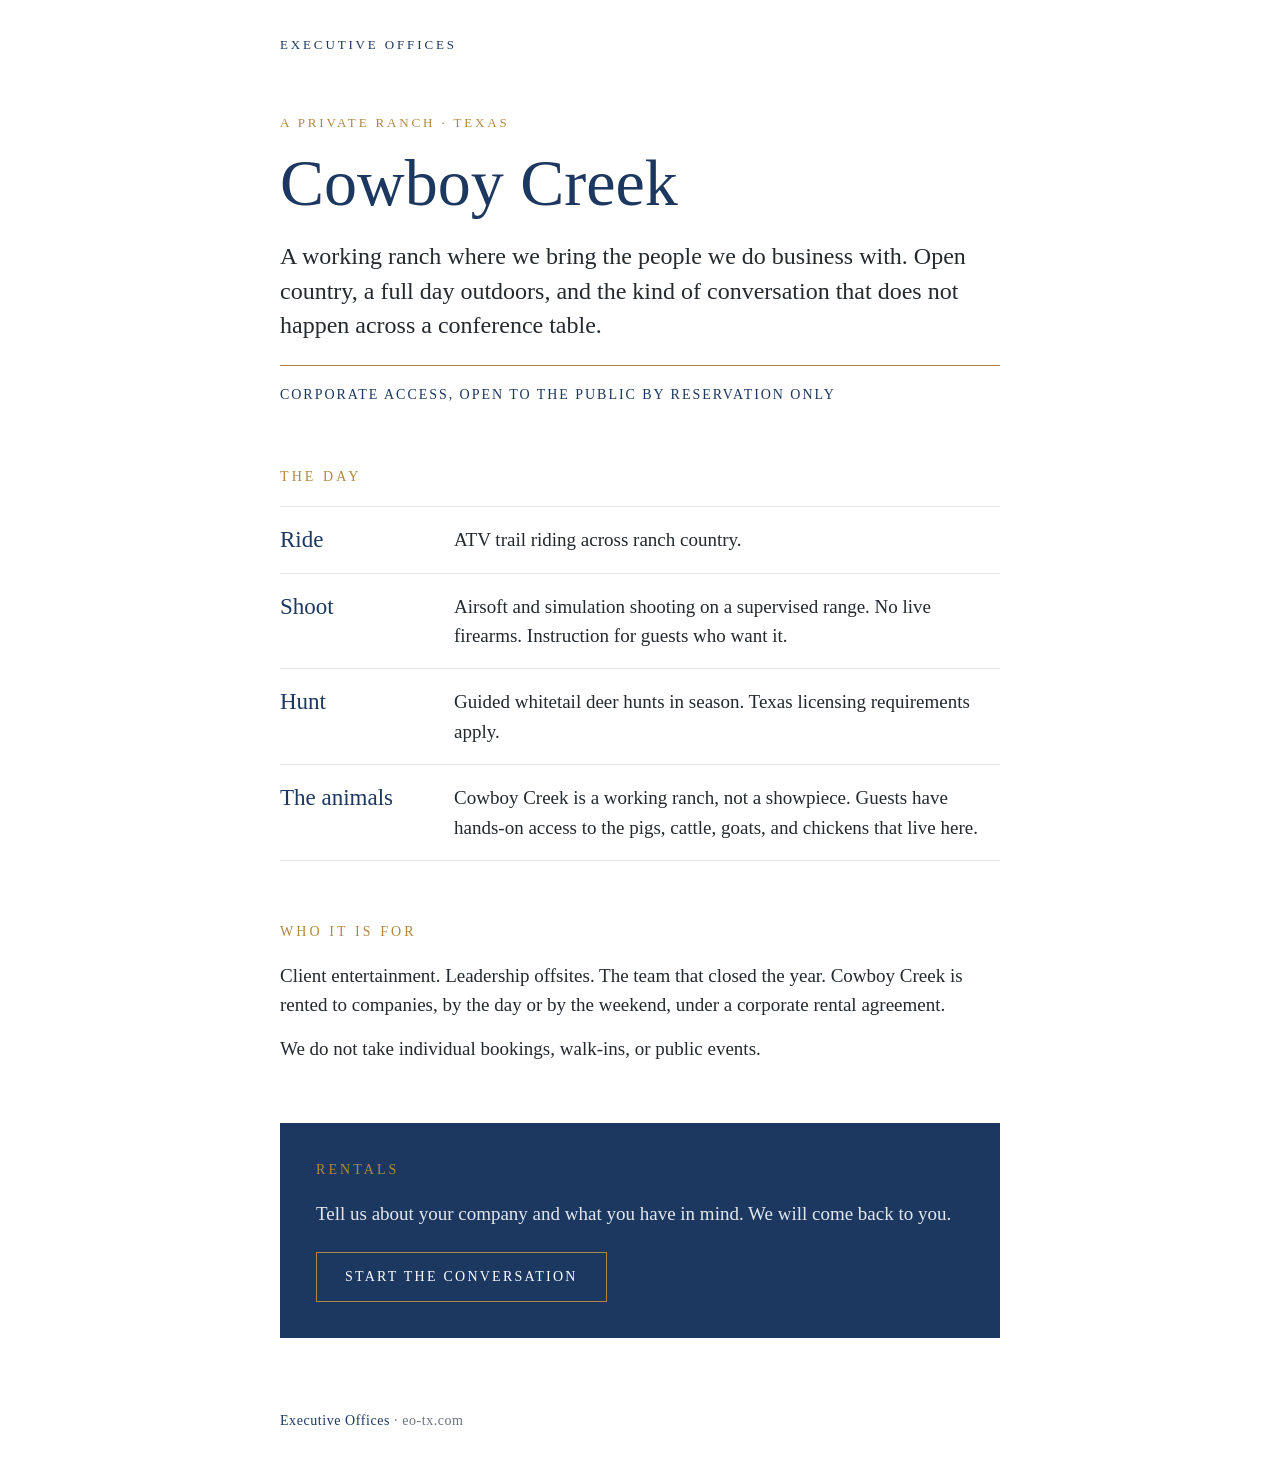
==== docs/cowboy-creek.html @ 2962554b "Add Cowboy Creek page and home-page line; pin cowboy icon; fix logo link - Logo now links to the hom" ====
<!DOCTYPE html>
<html lang="en">
<head>
<meta charset="UTF-8">
<title>Cowboy Creek · Executive Offices</title>
<meta name="description" content="Cowboy Creek is a private working ranch in Texas, rented to Executive Offices’ corporate relationships for client entertainment and leadership retreats.">
<meta name="referrer" content="same-origin">
<meta name="viewport" content="width=device-width, initial-scale=1">
<link rel="stylesheet" href="css/cowboy-creek.css" type="text/css">
</head>
<body class="cc-page">

<header class="cc-header">
<a class="cc-header__home" href="/">Executive Offices</a>
</header>

<main class="cc-main">

<section class="cc-hero">
<p class="cc-eyebrow">A private ranch · Texas</p>
<h1 class="cc-title">Cowboy Creek</h1>
<p class="cc-lede">A working ranch where we bring the people we do business with. Open country, a full day outdoors, and the kind of conversation that does not happen across a conference table.</p>
<p class="cc-notice">Corporate access, open to the public by reservation only</p>
</section>

<section class="cc-section">
<h2 class="cc-h2">The day</h2>
<dl class="cc-list">
<div class="cc-item"><dt>Ride</dt><dd>ATV trail riding across ranch country.</dd></div>
<div class="cc-item"><dt>Shoot</dt><dd>Airsoft and simulation shooting on a supervised range. No live firearms. Instruction for guests who want it.</dd></div>
<div class="cc-item"><dt>Hunt</dt><dd>Guided whitetail deer hunts in season. Texas licensing requirements apply.</dd></div>
<div class="cc-item"><dt>The animals</dt><dd>Cowboy Creek is a working ranch, not a showpiece. Guests have hands-on access to the pigs, cattle, goats, and chickens that live here.</dd></div>
</dl>
</section>

<section class="cc-section">
<h2 class="cc-h2">Who it is for</h2>
<p>Client entertainment. Leadership offsites. The team that closed the year. Cowboy Creek is rented to companies, by the day or by the weekend, under a corporate rental agreement.</p>
<p>We do not take individual bookings, walk-ins, or public events.</p>
</section>

<section class="cc-section cc-cta">
<h2 class="cc-h2">Rentals</h2>
<p>Tell us about your company and what you have in mind. We will come back to you.</p>
<!-- TODO: confirm the inquiry address before publishing -->
<a class="cc-button" href="mailto:inquiries@eo-tx.com?subject=Cowboy%20Creek%20corporate%20rental">Start the conversation</a>
</section>

</main>

<footer class="cc-footer">
<a href="/">Executive Offices</a> · eo-tx.com
</footer>

</body>
</html>
---- docs/css/cowboy-creek.css ----
/* Cowboy Creek — page styles and the home-page bar.
   Brand colors sampled from the Executive Offices logo. */
@font-face{font-display:swap;font-family:"EB Garamond";src:url('EBGaramond-Regular.woff2') format('woff2'),url('EBGaramond-Regular.woff') format('woff');font-weight:400}

:root{
  --cc-navy:#1c3860;
  --cc-gold:#b08840;
  --cc-ink:#24292e;
  --cc-paper:#fff;
  --cc-rule:#e6e6e6;
  --cc-muted:#6b7280;
}

/* ---------- Home-page line: one small-caps line between two gold rules, full logo width, fades in after a few seconds ---------- */
.cc-box{display:block;position:relative;box-sizing:border-box;width:929px;margin:30px 0 0;padding:14px 0;border-top:1px solid var(--cc-gold);border-bottom:1px solid var(--cc-gold);text-align:center;font-family:"EB Garamond",Georgia,"Times New Roman",serif;font-size:13px;line-height:1.4;letter-spacing:.22em;text-transform:uppercase;color:var(--cc-ink);pointer-events:auto;opacity:0;transition:opacity .9s ease}
.cc-box.is-visible{opacity:1}
.cc-box__name{color:var(--cc-gold)}
.cc-box__sep{margin:0 14px;color:var(--cc-gold)}
.cc-box__link{color:var(--cc-navy);text-decoration:none;border-bottom:1px solid var(--cc-gold);padding-bottom:2px;transition:color .2s}
.cc-box__link:hover{color:var(--cc-gold)}
@media (prefers-reduced-motion:reduce){.cc-box{transition:none}}

/* ---------- Home-page shell: 960px canvas scaled to fit, cowboy icon pinned bottom-right ---------- */
#eo-fit{width:100%;overflow:hidden}
#eo-canvas{width:960px;margin:0 auto;transform-origin:top left}
.cc-float{position:fixed;right:20px;bottom:calc(20px + env(safe-area-inset-bottom,0px));z-index:100;width:47px;height:40px;pointer-events:auto;opacity:0;animation:cc-float-in .9s ease 2s forwards}
@keyframes cc-float-in{from{opacity:0;transform:translateY(12px)}to{opacity:1;transform:none}}
@media (prefers-reduced-motion:reduce){.cc-float{animation:none;opacity:1}}

/* ---------- Cowboy Creek page ---------- */
.cc-page{margin:0;background:var(--cc-paper);color:var(--cc-ink);font-family:"EB Garamond",Georgia,"Times New Roman",serif;font-size:19px;line-height:1.55;-webkit-font-smoothing:antialiased}
.cc-header{max-width:720px;margin:0 auto;padding:28px 24px 0}
.cc-header__home{font-size:13px;letter-spacing:.22em;text-transform:uppercase;color:var(--cc-navy);text-decoration:none}
.cc-header__home:hover{color:var(--cc-gold)}
.cc-main{max-width:720px;margin:0 auto;padding:56px 24px 72px}
.cc-eyebrow{margin:0 0 14px;font-size:13px;letter-spacing:.22em;text-transform:uppercase;color:var(--cc-gold)}
.cc-title{margin:0 0 22px;font-weight:400;font-size:66px;line-height:1.05;color:var(--cc-navy)}
.cc-lede{margin:0 0 22px;font-size:24px;line-height:1.45}
.cc-notice{margin:0;padding-top:18px;border-top:1px solid var(--cc-gold);font-size:14px;letter-spacing:.14em;text-transform:uppercase;color:var(--cc-navy)}
.cc-section{margin-top:60px}
.cc-h2{margin:0 0 18px;font-weight:400;font-size:14px;letter-spacing:.22em;text-transform:uppercase;color:var(--cc-gold)}
.cc-section p{margin:0 0 14px}
.cc-list{margin:0;padding:0}
.cc-item{display:grid;grid-template-columns:150px 1fr;gap:6px 24px;padding:18px 0;border-top:1px solid var(--cc-rule)}
.cc-item:last-child{border-bottom:1px solid var(--cc-rule)}
.cc-item dt{margin:0;color:var(--cc-navy);font-size:23px;line-height:1.3}
.cc-item dd{margin:0}
.cc-cta{padding:36px;background:var(--cc-navy);color:#fff}
.cc-cta p{color:rgba(255,255,255,.88)}
.cc-button{display:inline-block;margin-top:10px;padding:13px 28px;border:1px solid var(--cc-gold);color:#fff;text-decoration:none;font-size:14px;letter-spacing:.16em;text-transform:uppercase;transition:background .2s,color .2s}
.cc-button:hover{background:var(--cc-gold);color:var(--cc-navy)}
.cc-footer{max-width:720px;margin:0 auto;padding:0 24px 44px;font-size:14px;letter-spacing:.04em;color:var(--cc-muted)}
.cc-footer a{color:var(--cc-navy);text-decoration:none}
.cc-footer a:hover{color:var(--cc-gold)}
@media (max-width:600px){
  .cc-main{padding-top:40px}
  .cc-title{font-size:46px}
  .cc-lede{font-size:20px}
  .cc-item{grid-template-columns:1fr;gap:4px}
  .cc-cta{padding:28px 22px}
}
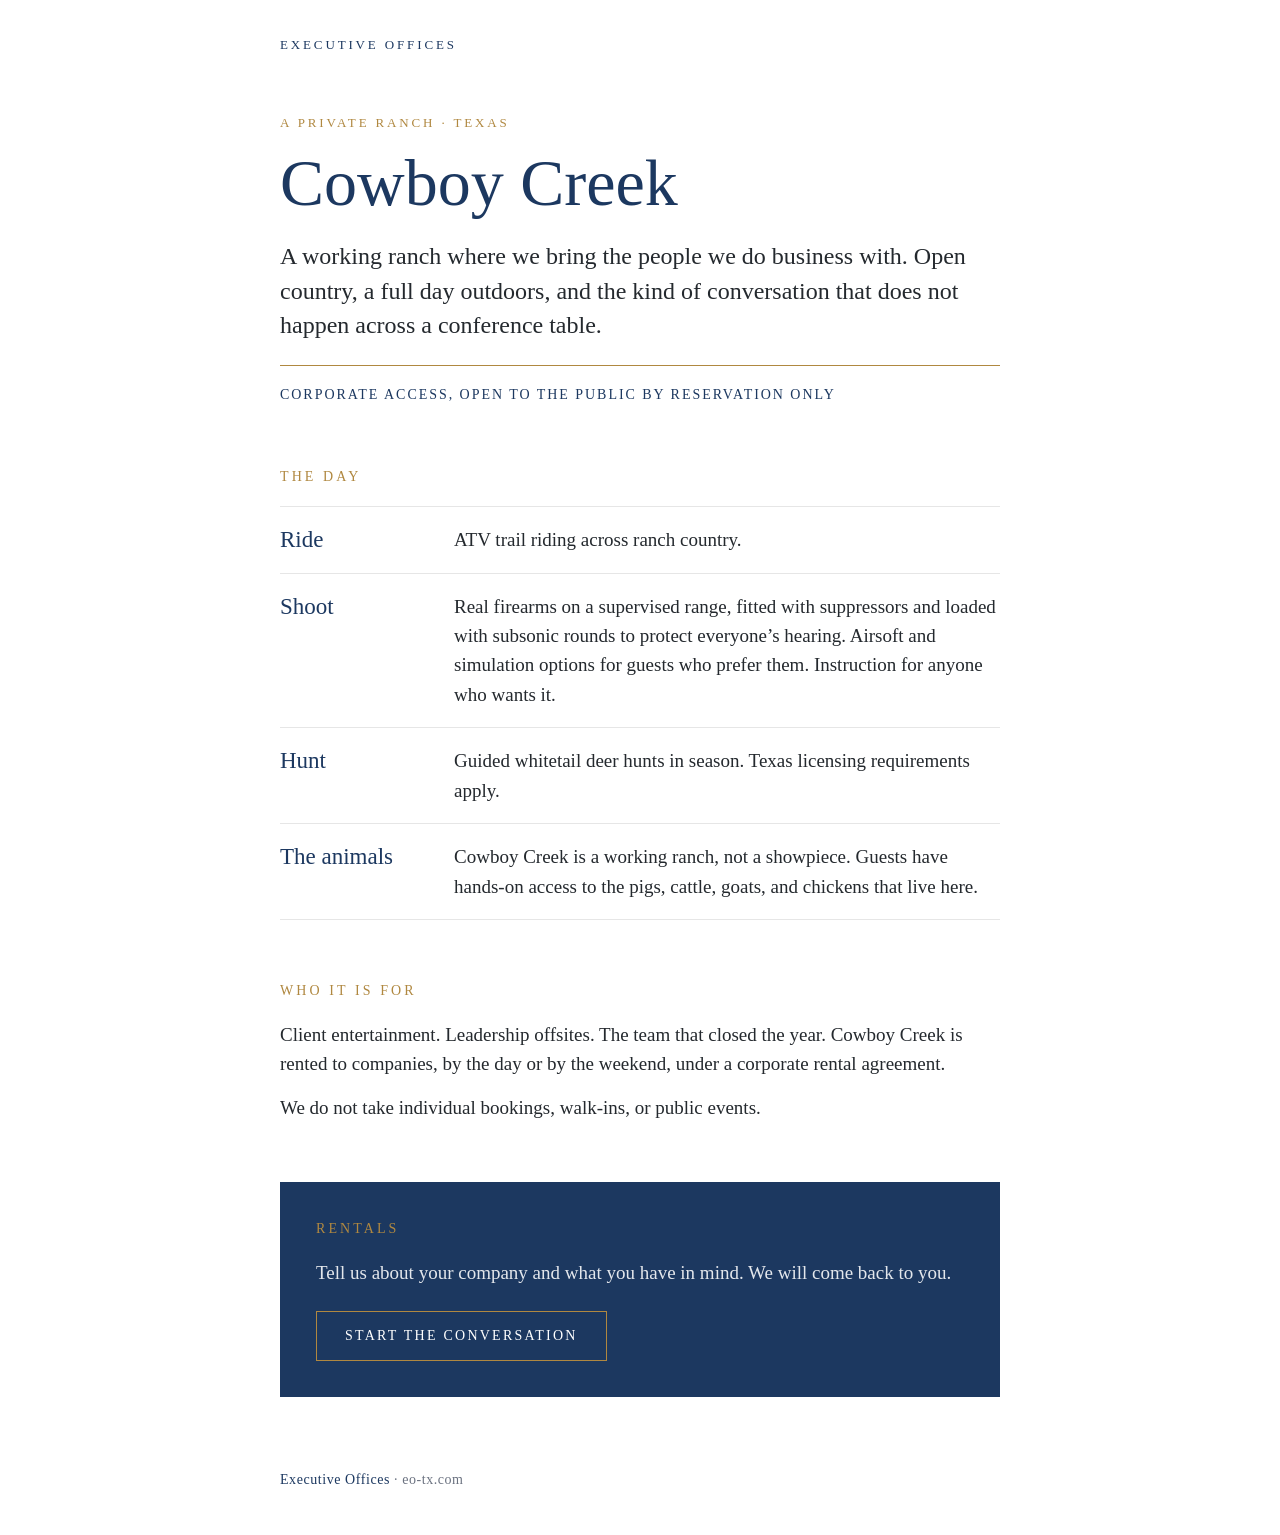
==== commit 46aaf7f9: "Shooting copy: real firearms with suppressors and subsonic rounds; drop home tagline - Ranch page "S" ====
--- a/docs/cowboy-creek.html
+++ b/docs/cowboy-creek.html
@@ -27,7 +27,7 @@
 <h2 class="cc-h2">The day</h2>
 <dl class="cc-list">
 <div class="cc-item"><dt>Ride</dt><dd>ATV trail riding across ranch country.</dd></div>
-<div class="cc-item"><dt>Shoot</dt><dd>Airsoft and simulation shooting on a supervised range. No live firearms. Instruction for guests who want it.</dd></div>
+<div class="cc-item"><dt>Shoot</dt><dd>Real firearms on a supervised range, fitted with suppressors and loaded with subsonic rounds to protect everyone’s hearing. Airsoft and simulation options for guests who prefer them. Instruction for anyone who wants it.</dd></div>
 <div class="cc-item"><dt>Hunt</dt><dd>Guided whitetail deer hunts in season. Texas licensing requirements apply.</dd></div>
 <div class="cc-item"><dt>The animals</dt><dd>Cowboy Creek is a working ranch, not a showpiece. Guests have hands-on access to the pigs, cattle, goats, and chickens that live here.</dd></div>
 </dl>
